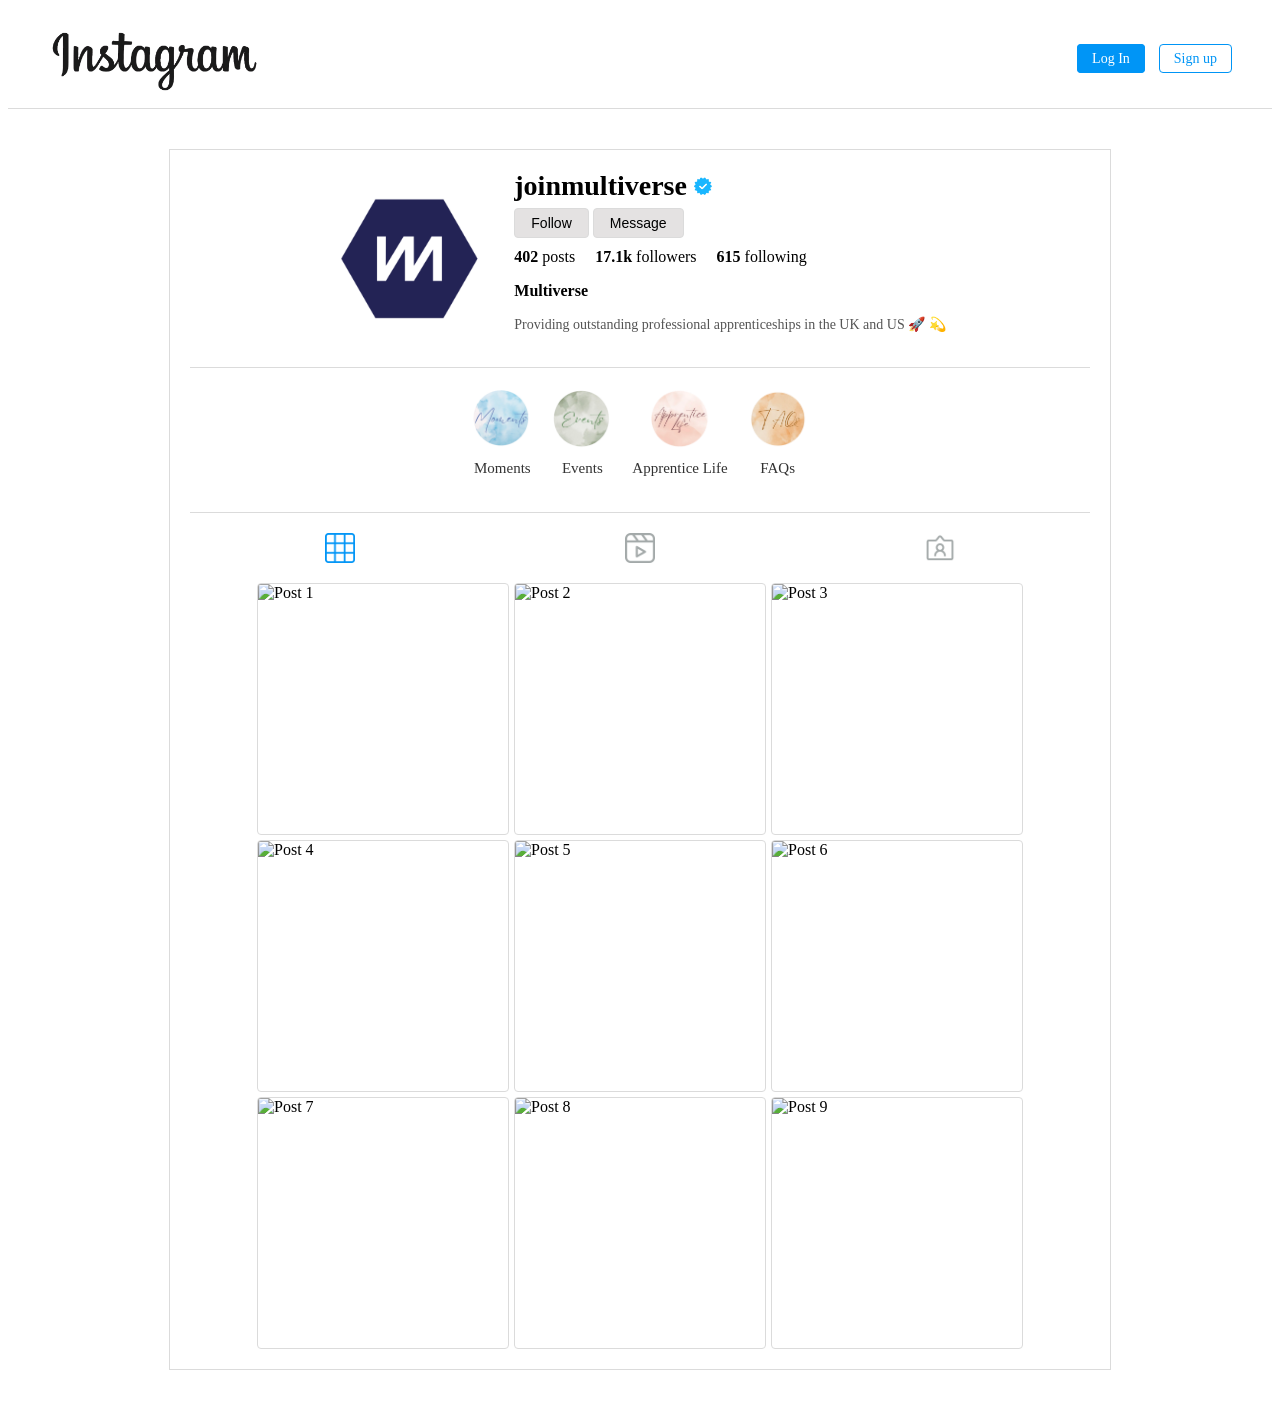
==== account.html @ bb89060c "Created the account page" ====
<!DOCTYPE html>
<html lang="en">
  <head>
    <meta charset="UTF-8" />
    <meta http-equiv="X-UA-Compatible" content="IE=edge" />
    <meta name="viewport" content="width=device-width, initial-scale=1.0" />
    <link rel="stylesheet" href="account.css" />
    <title>Multigram</title>
  </head>
  <body>
    <nav class="navbar">
      <img src="/images/instagram-logo.png" class="logo" />
      <div class="nav-buttons">
        <a href="index.html" class="nav-btn login">Log In</a>
        <a href="signUp.html" class="nav-btn">Sign up</a>
      </div>
    </nav>

    <!-- Profile section -->
    <div class="profile-container">
      <div class="profile-header">
        <img
          class="profile-pic"
          src="/images/multiverse-logo.png"
          alt="Profile Picture"
        />
        <div class="profile-info">
          <h2 class="username">
            joinmultiverse
            <img src="/images/verified-check.png" class="verified-icon" />
          </h2>
          <div class="action-buttons">
            <button class="btn">Follow</button>
            <button class="btn">Message</button>
          </div>
          <div class="stats">
            <span><strong>402</strong> posts</span>
            <span><strong>17.1k</strong> followers</span>
            <span><strong>615</strong> following</span>
          </div>
          <p><strong>Multiverse</strong></p>
          <p class="bio">
            Providing outstanding professional apprenticeships in the UK and US
            🚀 💫
          </p>
        </div>
      </div>

      <!-- Highlights section -->
      <div class="highlights">
        <div class="highlight">
          <img src="/images/moments-highlight.png" alt="Highlight 1" />
          <p>Moments</p>
        </div>
        <div class="highlight">
          <img src="/images/events-highlight.png" alt="Highlight 2" />
          <p>Events</p>
        </div>
        <div class="highlight">
          <img src="/images/apprentice-highlight.png" alt="Highlight 3" />
          <p>Apprentice Life</p>
        </div>
        <div class="highlight">
          <img src="/images/faq-highlight.png" alt="Highlight 4" />
          <p>FAQs</p>
        </div>
      </div>

      <div class="profile-icons">
        <img src="/images/grid.png" alt="Grid" />
        <img src="/images/reels.png" alt="Reels" />
        <img src="/images/tagged-photo.png" alt="Tagged Photos" />
      </div>

      <!-- Gallery of Images section -->
      <div class="gallery">
        <img src="https://picsum.photos/200" alt="Post 1" />
        <img src="https://picsum.photos/200" alt="Post 2" />
        <img src="https://picsum.photos/200" alt="Post 3" />
        <img src="https://picsum.photos/200" alt="Post 4" />
        <img src="https://picsum.photos/200" alt="Post 5" />
        <img src="https://picsum.photos/200" alt="Post 6" />
        <img src="https://picsum.photos/200" alt="Post 7" />
        <img src="https://picsum.photos/200" alt="Post 8" />
        <img src="https://picsum.photos/200" alt="Post 9" />
      </div>
    </div>

    <script src="script.js"></script>
  </body>
</html>
---- account.css ----
.navbar {
  display: flex;
  justify-content: space-between;
  align-items: center;
  padding: 15px 40px;
  border-bottom: 1px solid #dbdbdb;
}

.logo {
  height: 70px;
  width: auto;
}

.nav-buttons .nav-btn {
  background-color: transparent;
  border: 1px solid #0095f6;
  color: #0095f6;
  padding: 6px 14px;
  border-radius: 4px;
  cursor: pointer;
  margin-left: 10px;
  font-size: 14px;
  text-decoration: none;
}

.nav-buttons .login {
  background-color: #0095f6;
  color: white;
}

/* Profile Section */
.profile-container {
  max-width: 900px;
  margin: 40px auto;
  background: #fff;
  padding: 20px;
  border: 1px solid #dbdbdb;
}

.profile-header {
  display: flex;
  align-items: center;
  justify-content: center;
  padding-bottom: 20px;
  border-bottom: 1px solid #dbdbdb;
}

.profile-pic {
  width: 150px;
  height: 150px;
  border-radius: 50%;
  margin-right: 30px;
}

.username {
  font-size: 28px;
  margin: 0;
}

.verified-icon {
  width: 18px;
  height: 18px;
}

.stats {
  margin: 10px 0;
  display: flex;
  gap: 20px;
  font-size: 16px;
}

.bio {
  font-size: 14px;
  color: #555;
}

.btn {
  padding: 6px 16px;
  font-size: 14px;
  margin-top: 6px;
  border: 1px solid #dbdbdb;
  border-radius: 4px;
  cursor: pointer;
  background-color: #cbc7c784;
  transition: background-color 0.2s;
}

.btn:hover {
  opacity: 0.8;
}

.highlights {
  display: flex;
  gap: 20px;
  justify-content: center;
  margin-top: 20px;
  margin-bottom: 20px;
  flex-wrap: wrap;
}

.highlight {
  text-align: center;
}

.highlight img {
  width: 60px;
  height: 60px;
  border-radius: 50%;
  object-fit: cover;
}

.highlight p {
  margin-top: 8px;
  font-size: 15px;
  color: #333;
}

.profile-icons {
  display: flex;
  justify-content: space-around;
  border-top: 1px solid #dbdbdb;
}

.profile-icons img {
  width: 30px;
  height: 30px;
  margin-top: 20px;
}

.gallery {
  display: flex;
  justify-content: center;
  flex-wrap: wrap;
  gap: 5px;
  margin-top: 20px;
}

.gallery img {
  width: 250px;
  height: 250px;
  object-fit: cover;
  border: 1px solid #dbdbdb;
  border-radius: 4px;
}
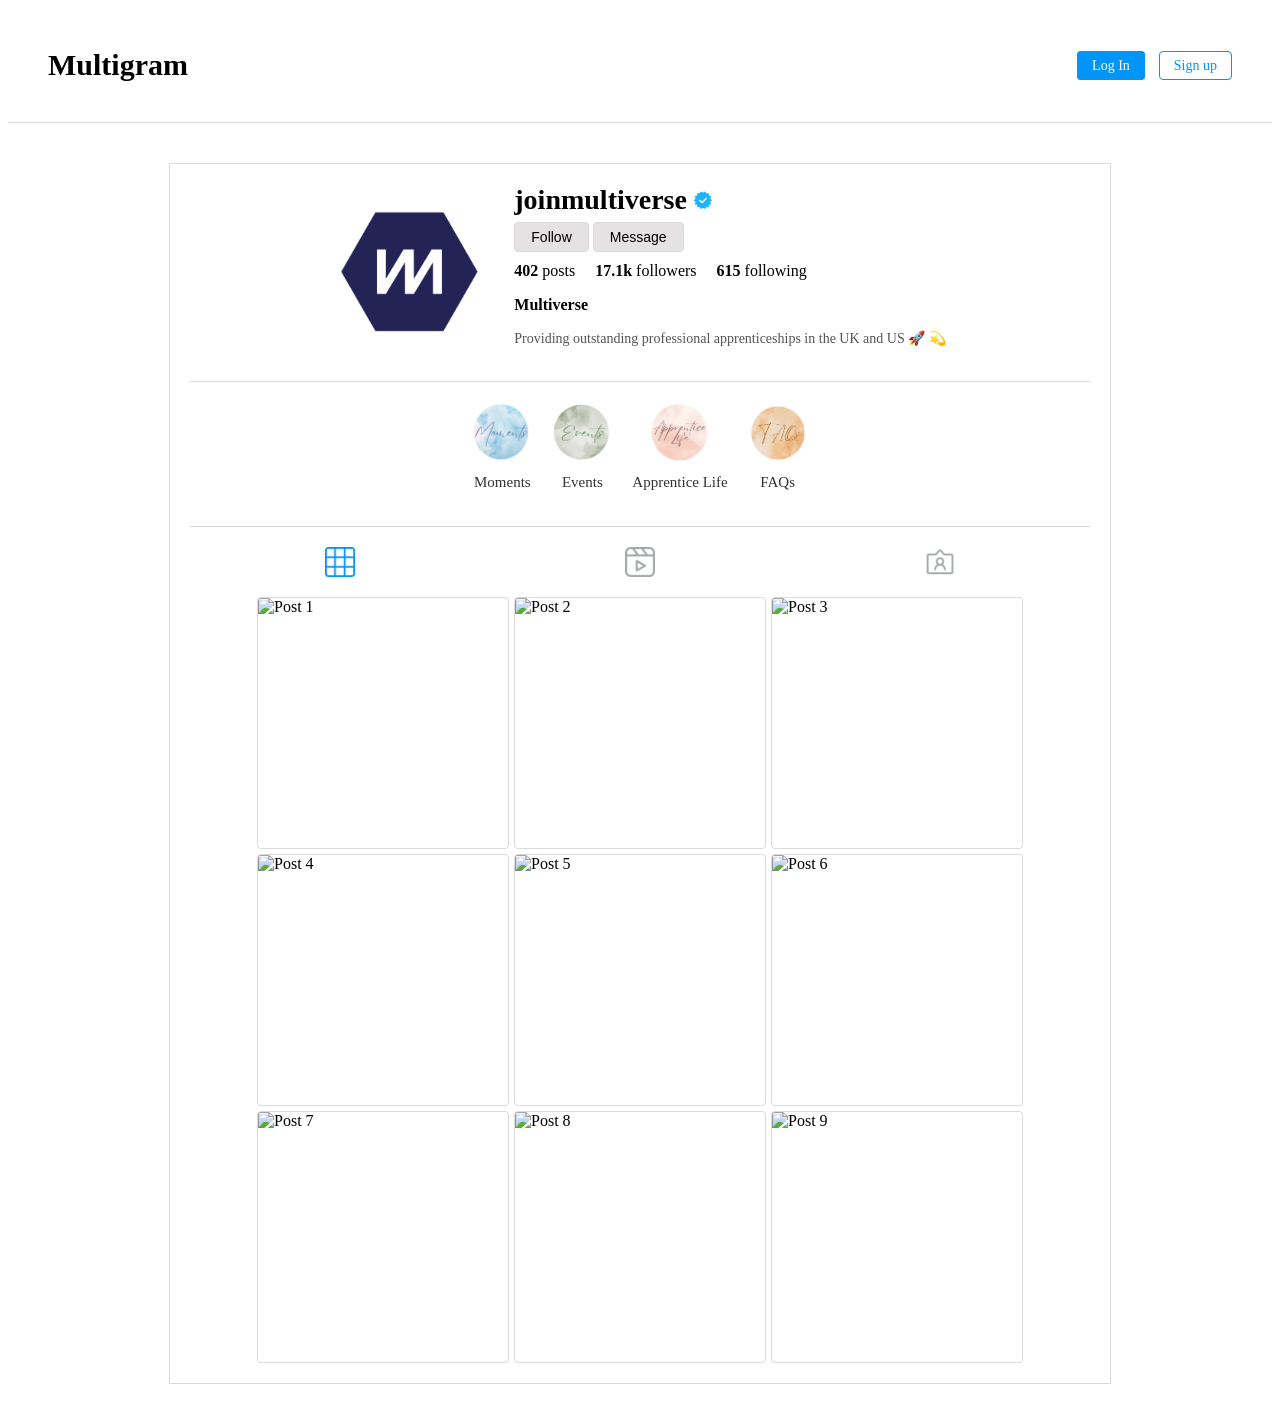
==== commit c3e8298a: "changed image to font" ====
--- a/account.html
+++ b/account.html
@@ -9,7 +9,7 @@
   </head>
   <body>
     <nav class="navbar">
-      <img src="/images/instagram-logo.png" class="logo" />
+      <h1 class="logo">Multigram</h1>
       <div class="nav-buttons">
         <a href="index.html" class="nav-btn login">Log In</a>
         <a href="signUp.html" class="nav-btn">Sign up</a>
--- a/account.css
+++ b/account.css
@@ -7,8 +7,8 @@
 }
 
 .logo {
-  height: 70px;
-  width: auto;
+  font-family: "Brush Script MT", cursive;
+  font-size: 30px;
 }
 
 .nav-buttons .nav-btn {
